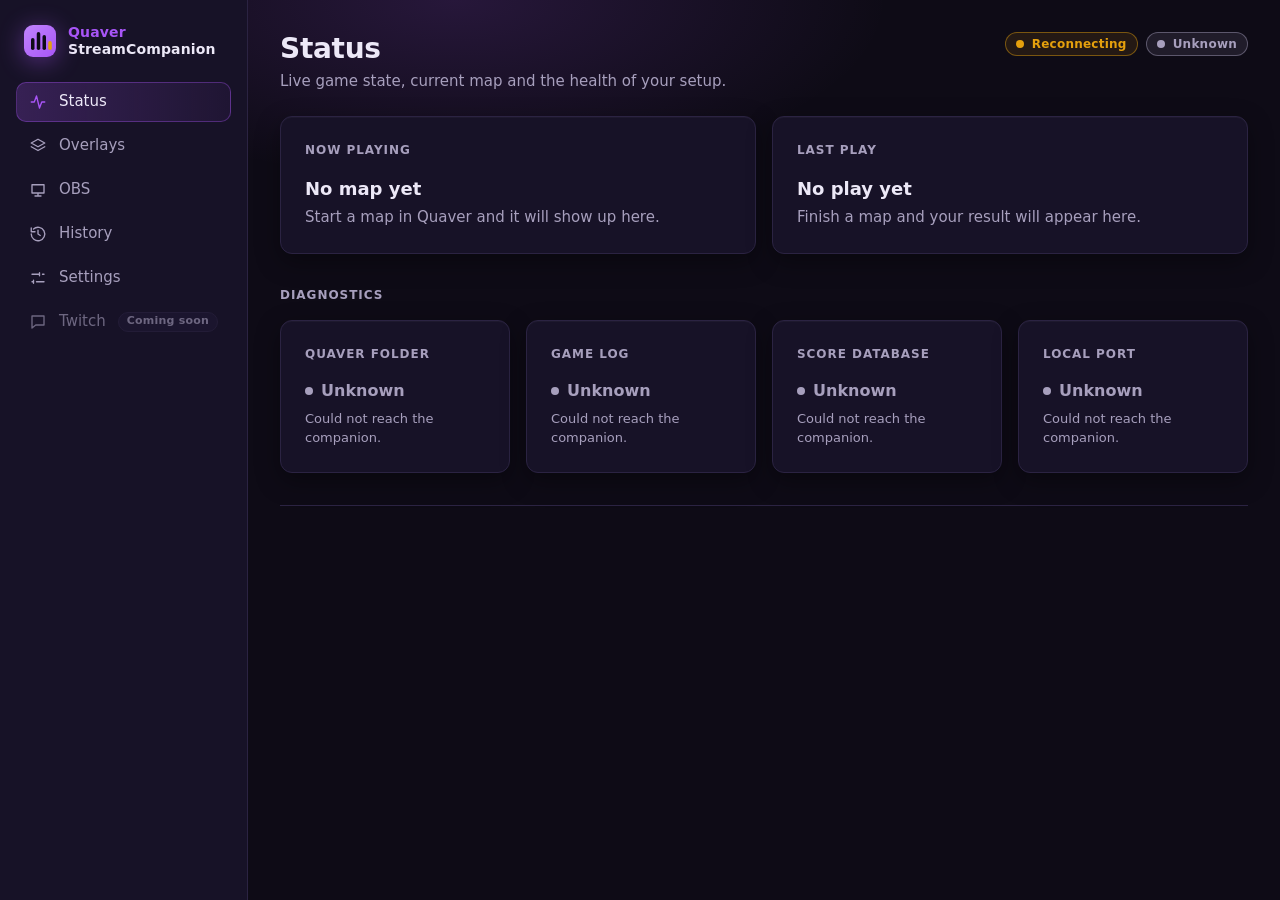
==== web/dashboard/index.html @ 50aa6754 "feat: add the result, history and state overlays and an OBS guide" ====
<!doctype html>
<html lang="en">
<head>
<meta charset="utf-8">
<meta name="viewport" content="width=device-width, initial-scale=1">
<meta name="color-scheme" content="dark">
<title>QuaverStreamCompanion</title>
<link rel="icon" type="image/svg+xml" href="favicon.svg">
<link rel="stylesheet" href="style.css">
</head>
<body>
<div class="app">
  <aside class="sidebar">
    <div class="brand">
      <svg class="logo" viewBox="0 0 32 32" width="32" height="32" aria-hidden="true" focusable="false">
        <defs>
          <linearGradient id="logo-grad" x1="0" y1="0" x2="1" y2="1">
            <stop offset="0" stop-color="#c084fc"/>
            <stop offset="1" stop-color="#a855f7"/>
          </linearGradient>
        </defs>
        <rect width="32" height="32" rx="9" fill="url(#logo-grad)"/>
        <rect x="7" y="13" width="3.5" height="12" rx="1.75" fill="#0e0b16"/>
        <rect x="12.75" y="7" width="3.5" height="18" rx="1.75" fill="#0e0b16"/>
        <rect x="18.5" y="10" width="3.5" height="15" rx="1.75" fill="#0e0b16"/>
        <rect x="24.25" y="16" width="3.5" height="9" rx="1.75" fill="#e5a00d"/>
      </svg>
      <span class="wordmark"><span class="wm-accent">Quaver</span><span>StreamCompanion</span></span>
    </div>
    <nav id="nav" class="nav"></nav>
  </aside>
  <main id="main" class="main" tabindex="-1"></main>
</div>
<script src="api.js"></script>
<script src="i18n.js"></script>
<script src="app.js"></script>
<script src="pages/status.js"></script>
<script src="pages/overlay-catalog.js"></script>
<script src="pages/overlay-url.js"></script>
<script src="pages/theme-model.js"></script>
<script src="pages/overlay-controls.js"></script>
<script src="pages/overlays.js"></script>
<script src="pages/obs.js"></script>
<script src="pages/history-model.js"></script>
<script src="pages/history.js"></script>
<script src="pages/settings-model.js"></script>
<script src="pages/settings.js"></script>
</body>
</html>
---- web/dashboard/style.css ----
:root {
  --bg: #0e0b16;
  --surface: #171227;
  --surface-2: #1f1833;
  --border: #2b2342;
  --text: #ece8f7;
  --muted: #a79fbd;
  --accent: #a855f7;
  --accent-2: #e5a00d;
  --ok: #22c55e;
  --bad: #ef4444;
  --info: #60a5fa;
  --radius: 12px;
  --s1: 8px;
  --s2: 16px;
  --s3: 24px;
  --s4: 32px;
  --shadow: 0 1px 0 rgba(255, 255, 255, 0.03) inset, 0 8px 24px rgba(0, 0, 0, 0.35);
  --font: system-ui, "Segoe UI", Roboto, sans-serif;
  --mono: ui-monospace, "Cascadia Code", Consolas, monospace;
  --j-marv: #bff4ff;
  --j-perf: #fde047;
  --j-great: #4ade80;
  --j-good: #60a5fa;
  --j-okay: #f472b6;
  --j-miss: #ef4444;
  color-scheme: dark;
}

*, *::before, *::after { box-sizing: border-box; }

html { background: var(--bg); }

body {
  margin: 0;
  min-height: 100vh;
  background: var(--bg);
  color: var(--text);
  font: 15px/1.5 var(--font);
  -webkit-font-smoothing: antialiased;
}

h1, h2, h3, p { margin: 0; }
code { font-family: var(--mono); font-size: 0.9em; overflow-wrap: break-word; }
.num { font-variant-numeric: tabular-nums; }
.muted { color: var(--muted); }

:focus-visible { outline: 2px solid var(--accent); outline-offset: 2px; border-radius: 6px; }

.app { display: grid; grid-template-columns: 248px minmax(0, 1fr); min-height: 100vh; }

.sidebar {
  position: sticky;
  top: 0;
  align-self: start;
  height: 100vh;
  padding: var(--s3) var(--s2);
  background: var(--surface);
  border-right: 1px solid var(--border);
  display: flex;
  flex-direction: column;
  gap: var(--s3);
}

.brand { display: flex; align-items: center; gap: 12px; padding: 0 var(--s1); min-width: 0; }
.logo { flex: none; filter: drop-shadow(0 4px 12px rgba(168, 85, 247, 0.45)); }
.wordmark { font-weight: 700; font-size: 14px; letter-spacing: 0.01em; line-height: 1.2; min-width: 0; }
.wordmark span { display: block; }
.wordmark .wm-accent { color: var(--accent); }

.nav { display: flex; flex-direction: column; gap: 4px; }

.nav-item {
  display: flex;
  align-items: center;
  gap: 12px;
  min-height: 40px;
  padding: 0 12px;
  border-radius: 10px;
  color: var(--muted);
  text-decoration: none;
  border: 1px solid transparent;
  transition: background 0.15s, color 0.15s, border-color 0.15s;
}
.nav-item:hover { background: var(--surface-2); color: var(--text); }
.nav-item[aria-current="page"] {
  background: linear-gradient(90deg, rgba(168, 85, 247, 0.22), rgba(168, 85, 247, 0.06));
  border-color: rgba(168, 85, 247, 0.35);
  color: var(--text);
}
.nav-item[aria-current="page"] .nav-icon { stroke: var(--accent); }
.nav-item.is-disabled { opacity: 0.6; cursor: not-allowed; }
.nav-item.is-disabled:hover { background: none; color: var(--muted); }
.nav-icon { flex: none; fill: none; stroke: currentColor; stroke-width: 1.8; stroke-linecap: round; stroke-linejoin: round; }
.nav-label { flex: 1; font-weight: 500; }

.main {
  position: relative;
  padding: var(--s4);
  max-width: 1120px;
  width: 100%;
  min-width: 0;
  margin: 0 auto;
  outline: none;
}
.main::before {
  content: "";
  position: absolute;
  inset: 0 0 auto 0;
  height: 260px;
  background: radial-gradient(60% 100% at 20% 0%, rgba(168, 85, 247, 0.16), transparent 70%);
  pointer-events: none;
  z-index: 0;
}
.main > * { position: relative; z-index: 1; }

.page-head {
  display: flex;
  align-items: flex-start;
  justify-content: space-between;
  gap: var(--s2);
  flex-wrap: wrap;
  margin-bottom: var(--s3);
}
.page-head h1 { font-size: 28px; line-height: 1.2; letter-spacing: -0.01em; }
.subtitle { color: var(--muted); margin-top: 4px; }
.head-pills { display: flex; gap: var(--s1); flex-wrap: wrap; }

.section-label {
  margin: var(--s4) 0 var(--s2);
  font-size: 12px;
  letter-spacing: 0.08em;
  text-transform: uppercase;
  color: var(--muted);
  font-weight: 600;
}

.grid { display: grid; gap: var(--s2); }
.grid > *, .page-head > * { min-width: 0; }
.grid-2 { grid-template-columns: repeat(2, minmax(0, 1fr)); }
.grid-4 { grid-template-columns: repeat(4, minmax(0, 1fr)); }

.card {
  background: var(--surface);
  border: 1px solid var(--border);
  border-radius: var(--radius);
  padding: var(--s3);
  box-shadow: var(--shadow);
  min-width: 0;
  max-width: 100%;
}
.card-label {
  font-size: 12px;
  letter-spacing: 0.08em;
  text-transform: uppercase;
  color: var(--muted);
  font-weight: 600;
  margin-bottom: var(--s2);
}

.empty-title { font-size: 18px; font-weight: 600; margin-bottom: 4px; }
.card.empty { padding: var(--s4) var(--s3); text-align: center; }

.map-title { font-size: 22px; font-weight: 700; line-height: 1.25; overflow-wrap: anywhere; }
.map-title.small { font-size: 16px; }
.map-artist { color: var(--muted); margin: 4px 0 var(--s2); overflow-wrap: anywhere; }

.chips { display: flex; flex-wrap: wrap; gap: var(--s1); margin-top: var(--s2); }
.card-now .chips { margin-top: 0; }
.chip {
  display: inline-flex;
  align-items: center;
  min-height: 24px;
  padding: 0 10px;
  border-radius: 999px;
  background: var(--surface-2);
  border: 1px solid var(--border);
  font-size: 13px;
  font-variant-numeric: tabular-nums;
}
.chip-accent { color: var(--accent-2); border-color: rgba(229, 160, 13, 0.4); }

.pill {
  display: inline-flex;
  align-items: center;
  gap: 8px;
  min-height: 24px;
  padding: 0 10px;
  border-radius: 999px;
  font-size: 12px;
  font-weight: 600;
  letter-spacing: 0.02em;
  background: var(--surface-2);
  border: 1px solid var(--border);
  color: var(--text);
  white-space: nowrap;
}
.pill-muted { color: var(--muted); }
.pill-ok { color: var(--ok); border-color: rgba(34, 197, 94, 0.4); background: rgba(34, 197, 94, 0.1); }
.pill-bad { color: #fca5a5; border-color: rgba(239, 68, 68, 0.45); background: rgba(239, 68, 68, 0.12); }
.pill-amber, .pill-warn { color: var(--accent-2); border-color: rgba(229, 160, 13, 0.45); background: rgba(229, 160, 13, 0.1); }
.nav-item .pill { font-size: 11px; min-height: 20px; padding: 0 8px; }

.dot { width: 8px; height: 8px; border-radius: 50%; background: currentColor; flex: none; }
.pill-state { --c: var(--muted); color: var(--c); border-color: color-mix(in srgb, var(--c) 45%, transparent); background: color-mix(in srgb, var(--c) 12%, transparent); }
.state-initialization, .state-loading { --c: var(--accent-2); }
.state-menu, .state-select { --c: var(--info); }
.state-gameplay { --c: var(--ok); }
.state-gameplay .dot { animation: pulse 1.4s ease-in-out infinite; }
.state-results { --c: var(--accent); }
.state-closed { --c: var(--bad); }
.state-unknown { --c: var(--muted); }

@keyframes pulse {
  0%, 100% { box-shadow: 0 0 0 0 color-mix(in srgb, var(--c) 60%, transparent); }
  50% { box-shadow: 0 0 0 6px transparent; }
}

.last-top { display: flex; align-items: center; gap: var(--s3); }
.grade {
  flex: none;
  min-width: 88px;
  font-size: 72px;
  font-weight: 800;
  line-height: 1;
  text-align: center;
  color: var(--muted);
  text-shadow: 0 0 32px color-mix(in srgb, currentColor 45%, transparent);
}
.grade[data-grade="x"], .grade[data-grade="ss"] { color: var(--j-marv); }
.grade[data-grade="s"] { color: var(--accent-2); }
.grade[data-grade="a"] { color: var(--ok); }
.grade[data-grade="b"] { color: var(--info); }
.grade[data-grade="c"] { color: var(--j-okay); }
.grade[data-grade="d"], .grade[data-grade="f"] { color: var(--bad); }
.last-meta { min-width: 0; }
.acc { font-size: 28px; font-weight: 700; line-height: 1.2; }

.judgments { display: grid; grid-template-columns: repeat(3, minmax(0, 1fr)); gap: var(--s1); margin-top: var(--s3); }
.judgment {
  background: var(--surface-2);
  border: 1px solid var(--border);
  border-left: 3px solid var(--jc);
  border-radius: 8px;
  padding: 8px 12px;
  display: flex;
  flex-direction: column;
}
.j-marv { --jc: var(--j-marv); }
.j-perf { --jc: var(--j-perf); }
.j-great { --jc: var(--j-great); }
.j-good { --jc: var(--j-good); }
.j-okay { --jc: var(--j-okay); }
.j-miss { --jc: var(--j-miss); }
.j-label { font-size: 12px; color: var(--muted); }
.j-count { font-size: 20px; font-weight: 700; color: var(--jc); }

.diag-state { display: flex; align-items: center; gap: 8px; font-weight: 600; font-size: 16px; }
.diag-ok .diag-state { color: var(--ok); }
.diag-bad .diag-state { color: var(--bad); }
.diag-unknown .diag-state { color: var(--muted); }
.diag-bad { border-color: rgba(239, 68, 68, 0.4); }
.diag-detail { margin-top: 6px; font-size: 13px; overflow-wrap: break-word; }

.diag-error { margin-top: var(--s1); font-size: 13px; }
.sr-only { position: absolute; width: 1px; height: 1px; overflow: hidden; clip-path: inset(50%); white-space: nowrap; }

.footer {
  display: flex;
  flex-wrap: wrap;
  align-items: center;
  gap: var(--s1) var(--s2);
  margin-top: var(--s4);
  padding-top: var(--s2);
  border-top: 1px solid var(--border);
  color: var(--muted);
  font-size: 13px;
}
.footer > * { min-width: 0; max-width: 100%; overflow-wrap: break-word; }
.sep { flex: none; width: 4px; height: 4px; border-radius: 50%; background: var(--border); }


.overlay-name { font-size: 20px; font-weight: 700; margin-bottom: 4px; }
.overlay-card > .field { margin-top: var(--s2); }
.overlay-body { display: grid; grid-template-columns: minmax(0, 1fr) minmax(0, 1.2fr); gap: var(--s3); margin-top: var(--s3); padding-top: var(--s3); border-top: 1px solid var(--border); }
.overlay-body > * { min-width: 0; }
.field { display: flex; flex-direction: column; gap: 6px; margin-bottom: var(--s2); min-width: 0; }
.field label { font-size: 13px; font-weight: 600; color: var(--muted); }
.url-row { display: flex; gap: var(--s1); }
.url-row .url-input { flex: 1; min-width: 0; }
.status-line { font-size: 13px; min-height: 20px; }
.accent-row { display: grid; grid-template-columns: auto minmax(0, 1fr); gap: var(--s2); align-items: end; }
.theme-picker { border: 0; padding: 0; margin: 0 0 var(--s2); min-width: 0; }
.theme-picker legend { font-size: 13px; font-weight: 600; color: var(--muted); padding: 0; margin-bottom: 6px; }
.theme-grid { display: grid; grid-template-columns: repeat(auto-fill, minmax(min(100%, 150px), 1fr)); gap: var(--s1); }
.theme-card { position: relative; display: block; min-width: 0; cursor: pointer; }
.theme-input { position: absolute; top: 10px; right: 10px; margin: 0; width: 16px; height: 16px; accent-color: var(--accent); cursor: pointer; }
.theme-body { display: flex; flex-direction: column; gap: 6px; height: 100%; padding: 10px 34px 10px 10px; border: 1px solid var(--border); border-radius: 10px; background: var(--surface-2); }
.theme-input:hover + .theme-body { border-color: var(--muted); }
.theme-input:checked + .theme-body { border: 2px solid var(--accent); padding: 9px 33px 9px 9px; background: rgba(168, 85, 247, 0.12); background: color-mix(in srgb, var(--accent) 12%, transparent); }
.theme-input:focus-visible + .theme-body { outline: 2px solid var(--accent); outline-offset: 2px; }
.theme-swatches { display: flex; height: 22px; border-radius: 6px; overflow: hidden; border: 1px solid var(--border); }
.theme-swatch { flex: 1; background: var(--sw); }
.theme-swatch.is-empty { background: repeating-linear-gradient(45deg, var(--surface), var(--surface) 4px, var(--border) 4px, var(--border) 8px); }
.theme-name { font-weight: 600; font-size: 14px; overflow-wrap: anywhere; }
.theme-tags { display: flex; flex-wrap: wrap; gap: 4px; }
.theme-tags .pill { min-height: 20px; padding: 0 8px; font-size: 11px; }
.hint { font-size: 13px; margin-bottom: var(--s1); }
.field-error { color: #fca5a5; font-size: 13px; min-height: 20px; }
.btn[hidden] { display: none; }
.save-row { display: flex; align-items: center; gap: var(--s2); flex-wrap: wrap; margin-top: var(--s1); }
.save-status { font-size: 13px; min-width: 0; overflow-wrap: anywhere; }
.save-status.ok { color: var(--ok); }
.save-status.bad { color: #fca5a5; }
.save-status.muted { color: var(--muted); }

input[type="text"], input[type="number"], select {
  min-height: 40px;
  padding: 0 12px;
  background: var(--surface-2);
  color: var(--text);
  border: 1px solid var(--border);
  border-radius: 8px;
  font: inherit;
  min-width: 0;
  width: 100%;
}
input[readonly] { font-family: var(--mono); font-size: 13px; }
input[aria-invalid="true"] { border-color: var(--bad); }
input:disabled, select:disabled { opacity: 0.65; cursor: not-allowed; }
.picker { width: 56px; height: 40px; padding: 2px; background: var(--surface-2); border: 1px solid var(--border); border-radius: 8px; cursor: pointer; }

.btn {
  min-height: 40px;
  padding: 0 16px;
  background: var(--surface-2);
  color: var(--text);
  border: 1px solid var(--border);
  border-radius: 8px;
  font: inherit;
  font-weight: 600;
  cursor: pointer;
  flex: none;
}
.btn:hover:not(:disabled) { border-color: var(--accent); }
.btn:disabled { opacity: 0.6; cursor: not-allowed; }
.btn-primary { background: var(--accent); border-color: var(--accent); color: #0e0b16; }

.checker {
  border: 1px solid var(--border);
  border-radius: 8px;
  overflow: hidden;
  background-color: #2a2a2a;
  background-image: linear-gradient(45deg, #3a3a3a 25%, transparent 25%, transparent 75%, #3a3a3a 75%),
    linear-gradient(45deg, #3a3a3a 25%, transparent 25%, transparent 75%, #3a3a3a 75%);
  background-size: 20px 20px;
  background-position: 0 0, 10px 10px;
}
.preview-frame { display: block; width: 100%; height: 160px; border: 0; background: transparent; color-scheme: light; }
.preview-frame.size-result { height: 250px; }
.preview-frame.size-history { height: 200px; }
.preview-frame.size-state { height: 84px; }
.overlay-grid { grid-template-columns: repeat(auto-fill, minmax(min(100%, 200px), 1fr)); }
.overlay-desc { font-size: 13px; }
.overlay-options [hidden] { display: none; }
.overlay-options input[type="number"] { max-width: 160px; }
.size-row { display: flex; flex-wrap: wrap; align-items: center; gap: var(--s1); margin-bottom: 6px; }
.check-list { display: flex; flex-wrap: wrap; gap: 6px var(--s2); }
.check { display: inline-flex; align-items: center; gap: 8px; min-height: 32px; }
.check input { width: 18px; height: 18px; margin: 0; accent-color: var(--accent); }

.controls-row { display: flex; flex-wrap: wrap; align-items: flex-end; justify-content: space-between; gap: var(--s2); margin-bottom: var(--s2); }
.controls-row .field { margin-bottom: 0; min-width: 140px; }
.seg-group { border: 0; padding: 0; margin: 0; min-width: 0; }
.seg-group legend { font-size: 13px; font-weight: 600; color: var(--muted); padding: 0; margin-bottom: 6px; }
.seg-row { display: flex; flex-wrap: wrap; gap: 4px; }
.seg { position: relative; display: inline-flex; }
.seg-input { position: absolute; inset: 0; width: 100%; height: 100%; margin: 0; opacity: 0; cursor: pointer; }
.seg-label { display: inline-flex; align-items: center; min-height: 40px; padding: 0 14px; border: 1px solid var(--border); border-radius: 8px; background: var(--surface-2); font-weight: 600; }
.seg-input:checked + .seg-label { background: rgba(168, 85, 247, 0.22); border-color: var(--accent); }
.seg-input:focus-visible + .seg-label { outline: 2px solid var(--accent); outline-offset: 2px; }

.table-wrap { position: relative; padding: 0; overflow-x: auto; }
.hist-table { width: 100%; min-width: 720px; border-collapse: collapse; font-size: 14px; }
.hist-table caption { text-align: left; padding: var(--s2); color: var(--muted); font-size: 13px; }
.hist-table th { text-align: left; padding: 10px 12px; font-size: 11px; letter-spacing: 0.04em; text-transform: uppercase; color: var(--muted); background: var(--surface-2); border-top: 1px solid var(--border); border-bottom: 1px solid var(--border); }
.hist-table td { padding: 10px 12px; border-bottom: 1px solid var(--border); vertical-align: top; }
.hist-table tbody tr:last-child td { border-bottom: 0; }
.nowrap { white-space: nowrap; }
.col-map { min-width: 180px; overflow-wrap: anywhere; }
.col-diff { min-width: 130px; }
.hist-date { font-size: 12px; }
.hist-title { font-weight: 600; }
.hist-artist { font-size: 13px; }
.chips.tight { margin-top: 0; gap: 4px; }
.gr { font-size: 20px; font-weight: 800; }
.gr-gold { color: var(--j-perf); }
.gr-green { color: var(--ok); }
.gr-blue { color: var(--info); }
.gr-amber { color: var(--accent-2); }
.gr-red { color: var(--bad); }
.gr-muted { color: var(--muted); }
.jgrid { display: grid; grid-template-columns: repeat(3, auto); gap: 2px 12px; justify-content: start; }
.jn { color: var(--jc); font-weight: 600; }

.banner { padding: 12px var(--s2); margin-bottom: var(--s2); border: 1px solid rgba(96, 165, 250, 0.4); background: rgba(96, 165, 250, 0.1); border-radius: 10px; }
.banner[hidden], .hint[hidden] { display: none; }
.settings-form { max-width: 640px; }
.settings-body > .card { margin-bottom: var(--s2); max-width: 640px; }
.info-list { margin: 0; display: grid; gap: var(--s1); }
.info-row { display: grid; grid-template-columns: 120px minmax(0, 1fr); gap: var(--s1); }
.info-row dt, .info-row dd { margin: 0; min-width: 0; overflow-wrap: anywhere; }

@media (max-width: 520px) {
  .url-row { flex-wrap: wrap; }
}
@media (max-width: 1000px) {
  .grid-4 { grid-template-columns: repeat(2, minmax(0, 1fr)); }
}

@media (max-width: 760px) {
  .overlay-body { grid-template-columns: minmax(0, 1fr); }
  .app { grid-template-columns: minmax(0, 1fr); }
  .sidebar {
    position: static;
    height: auto;
    flex-direction: row;
    align-items: center;
    flex-wrap: wrap;
    gap: var(--s1) var(--s2);
    padding: 12px var(--s2);
    border-right: 0;
    border-bottom: 1px solid var(--border);
  }
  .wordmark { display: none; }
  .nav { flex-direction: row; flex-wrap: wrap; flex: 1; min-width: 0; }
  .nav-item { flex: none; padding: 0 10px; }
  .nav-item .pill { position: absolute; width: 1px; height: 1px; overflow: hidden; clip-path: inset(50%); white-space: nowrap; padding: 0; border: 0; }
  .main { padding: var(--s2); }
  .grid-2 { grid-template-columns: minmax(0, 1fr); }
  .page-head h1 { font-size: 24px; }
  .grade { font-size: 56px; min-width: 64px; }
}

@media (max-width: 520px) {
  .grid-4 { grid-template-columns: minmax(0, 1fr); }
  .nav-item { justify-content: center; padding: 0; width: 40px; }
  .nav-label {
    position: absolute;
    width: 1px;
    height: 1px;
    overflow: hidden;
    clip-path: inset(50%);
    white-space: nowrap;
  }
}

@media (prefers-reduced-motion: reduce) {
  *, *::before, *::after { animation: none !important; transition: none !important; }
}

.obs-card { max-width: 860px; }
.obs-steps { margin: 0; padding-left: var(--s3); display: grid; gap: var(--s3); }
.obs-step > h3 { margin-bottom: 6px; }
.obs-step p, .obs-step ul { margin: 0 0 var(--s1); }
.obs-step ul { padding-left: var(--s3); }
.table-wrap { overflow-x: auto; max-width: 100%; margin: var(--s1) 0; }
.obs-table { border-collapse: collapse; width: 100%; }
.obs-table th, .obs-table td { text-align: left; padding: 8px var(--s1); border-bottom: 1px solid var(--border); vertical-align: middle; }
.obs-table .url-row { min-width: 260px; }
.obs-size { white-space: nowrap; font-family: var(--mono); }
.obs-trouble { margin-bottom: var(--s2); }
.obs-trouble h4 { margin-bottom: 2px; }
.obs-checks { list-style: none; padding: 0; margin: var(--s1) 0; }
.obs-ok { color: var(--ok); }
.obs-bad { color: var(--bad); }
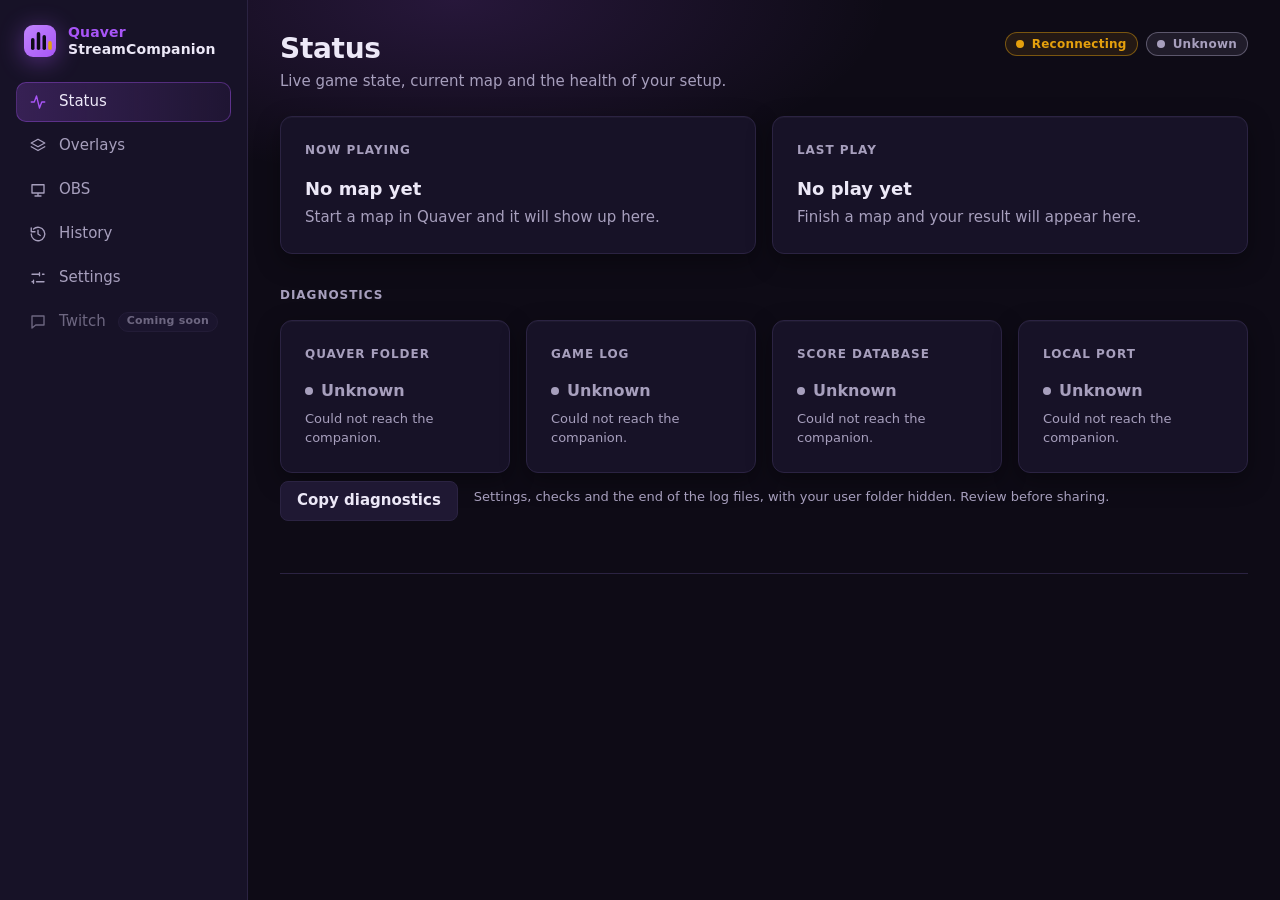
==== commit f845eb5b: "feat: add a log file, a diagnostics report and clearer first-run errors" ====
--- a/web/dashboard/index.html
+++ b/web/dashboard/index.html
@@ -34,16 +34,22 @@
 <script src="api.js"></script>
 <script src="i18n.js"></script>
 <script src="app.js"></script>
+<script src="pages/copy.js"></script>
 <script src="pages/status.js"></script>
 <script src="pages/overlay-catalog.js"></script>
 <script src="pages/overlay-url.js"></script>
 <script src="pages/theme-model.js"></script>
+<script src="pages/overlay-util.js"></script>
+<script src="pages/overlay-custom.js"></script>
 <script src="pages/overlay-controls.js"></script>
 <script src="pages/overlays.js"></script>
 <script src="pages/obs.js"></script>
 <script src="pages/history-model.js"></script>
 <script src="pages/history.js"></script>
 <script src="pages/settings-model.js"></script>
+<script src="pages/settings-keys.js"></script>
+<script src="pages/settings-quit.js"></script>
+<script src="pages/settings-info.js"></script>
 <script src="pages/settings.js"></script>
 </body>
 </html>
--- a/web/dashboard/style.css
+++ b/web/dashboard/style.css
@@ -307,7 +307,8 @@
 .theme-tags .pill { min-height: 20px; padding: 0 8px; font-size: 11px; }
 .hint { font-size: 13px; margin-bottom: var(--s1); }
 .field-error { color: #fca5a5; font-size: 13px; min-height: 20px; }
-.btn[hidden] { display: none; }
+.btn[hidden], .save-row[hidden] { display: none; }
+#set-quit-confirm > p { flex-basis: 100%; margin: 0; }
 .save-row { display: flex; align-items: center; gap: var(--s2); flex-wrap: wrap; margin-top: var(--s1); }
 .save-status { font-size: 13px; min-width: 0; overflow-wrap: anywhere; }
 .save-status.ok { color: var(--ok); }
@@ -326,7 +327,7 @@
   width: 100%;
 }
 input[readonly] { font-family: var(--mono); font-size: 13px; }
-input[aria-invalid="true"] { border-color: var(--bad); }
+input[aria-invalid="true"], select[aria-invalid="true"] { border-color: var(--bad); }
 input:disabled, select:disabled { opacity: 0.65; cursor: not-allowed; }
 .picker { width: 56px; height: 40px; padding: 2px; background: var(--surface-2); border: 1px solid var(--border); border-radius: 8px; cursor: pointer; }
 
@@ -474,3 +475,11 @@
 .obs-checks { list-style: none; padding: 0; margin: var(--s1) 0; }
 .obs-ok { color: var(--ok); }
 .obs-bad { color: var(--bad); }
+.obs-card + .obs-card { margin-top: var(--s3); }
+.key-grid { display: grid; grid-template-columns: repeat(auto-fill, minmax(88px, 1fr)); gap: 8px; }
+.key-grid select { width: 100%; min-width: 0; }
+.banner-degraded p { margin: 6px 0; }
+.degraded-steps { margin: 8px 0; padding-left: 20px; }
+.degraded-steps li { margin: 4px 0; overflow-wrap: anywhere; }
+.copy-box[hidden] { display: none; }
+.copy-area { width: 100%; box-sizing: border-box; font: inherit; font-family: ui-monospace, Consolas, monospace; font-size: 0.85em; }
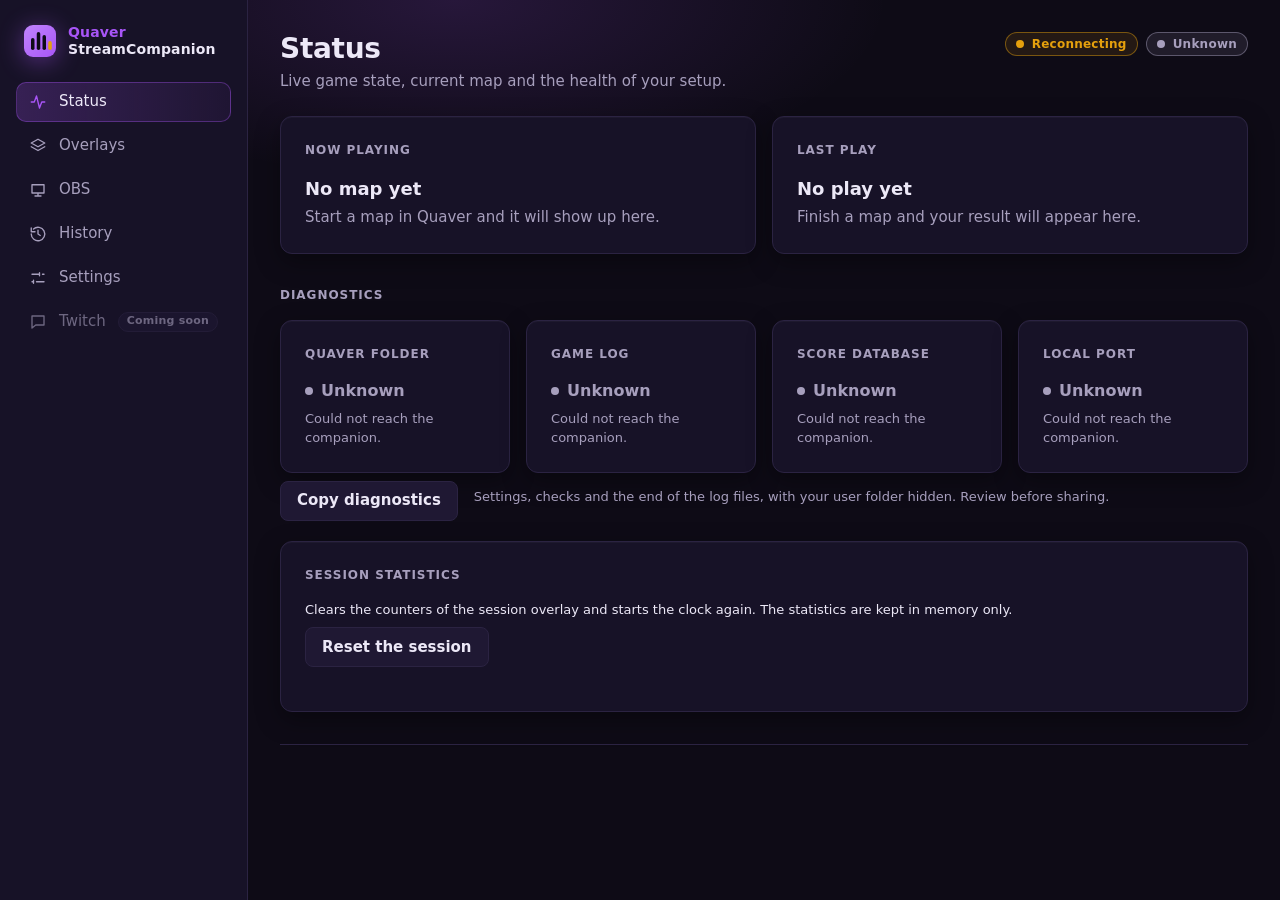
==== commit bc2a0ffe: "feat: track the statistics of the session" ====
--- a/web/dashboard/index.html
+++ b/web/dashboard/index.html
@@ -9,6 +9,8 @@
 <link rel="stylesheet" href="style.css">
 </head>
 <body>
+<a class="skip-link" id="skip" href="#main">Skip to content</a>
+<div id="offline" class="banner banner-offline" role="status"></div>
 <div class="app">
   <aside class="sidebar">
     <div class="brand">
@@ -33,8 +35,11 @@
 </div>
 <script src="api.js"></script>
 <script src="i18n.js"></script>
+<script src="offline.js"></script>
 <script src="app.js"></script>
 <script src="pages/copy.js"></script>
+<script src="pages/status-model.js"></script>
+<script src="pages/status-session.js"></script>
 <script src="pages/status.js"></script>
 <script src="pages/overlay-catalog.js"></script>
 <script src="pages/overlay-url.js"></script>
--- a/web/dashboard/style.css
+++ b/web/dashboard/style.css
@@ -47,6 +47,12 @@
 
 :focus-visible { outline: 2px solid var(--accent); outline-offset: 2px; border-radius: 6px; }
 
+.skip-link { position: absolute; left: var(--s1); top: -64px; z-index: 20; padding: 10px 16px; background: var(--accent); color: #0e0b16; font-weight: 700; border-radius: 8px; text-decoration: none; }
+.skip-link:focus { top: var(--s1); }
+.banner-offline { margin: 0; border-radius: 0; border-width: 0 0 1px; border-color: rgba(245, 158, 11, 0.5); background: rgba(245, 158, 11, 0.14); text-align: center; }
+.banner-offline:empty { display: none; }
+.is-stale { opacity: 0.55; }
+.stale-label { font-size: 12px; font-weight: 600; color: var(--muted); }
 .app { display: grid; grid-template-columns: 248px minmax(0, 1fr); min-height: 100vh; }
 
 .sidebar {
@@ -159,6 +165,8 @@
 }
 
 .empty-title { font-size: 18px; font-weight: 600; margin-bottom: 4px; }
+.unsaved-note { margin: var(--s2) 0 0; font-size: 13px; color: var(--muted); }
+.unsaved-note:empty { display: none; }
 .card.empty { padding: var(--s4) var(--s3); text-align: center; }
 
 .map-title { font-size: 22px; font-weight: 700; line-height: 1.25; overflow-wrap: anywhere; }
@@ -203,8 +211,8 @@
 
 .dot { width: 8px; height: 8px; border-radius: 50%; background: currentColor; flex: none; }
 .pill-state { --c: var(--muted); color: var(--c); border-color: color-mix(in srgb, var(--c) 45%, transparent); background: color-mix(in srgb, var(--c) 12%, transparent); }
-.state-initialization, .state-loading { --c: var(--accent-2); }
-.state-menu, .state-select { --c: var(--info); }
+.state-initialization, .state-loading, .state-importing, .state-download { --c: var(--accent-2); }
+.state-menu, .state-select, .state-editor, .state-lobby, .state-multiplayer, .state-music, .state-theatre { --c: var(--info); }
 .state-gameplay { --c: var(--ok); }
 .state-gameplay .dot { animation: pulse 1.4s ease-in-out infinite; }
 .state-results { --c: var(--accent); }
@@ -294,7 +302,7 @@
 .theme-picker legend { font-size: 13px; font-weight: 600; color: var(--muted); padding: 0; margin-bottom: 6px; }
 .theme-grid { display: grid; grid-template-columns: repeat(auto-fill, minmax(min(100%, 150px), 1fr)); gap: var(--s1); }
 .theme-card { position: relative; display: block; min-width: 0; cursor: pointer; }
-.theme-input { position: absolute; top: 10px; right: 10px; margin: 0; width: 16px; height: 16px; accent-color: var(--accent); cursor: pointer; }
+.theme-input { position: absolute; top: 6px; right: 6px; margin: 0; width: 24px; height: 24px; accent-color: var(--accent); cursor: pointer; }
 .theme-body { display: flex; flex-direction: column; gap: 6px; height: 100%; padding: 10px 34px 10px 10px; border: 1px solid var(--border); border-radius: 10px; background: var(--surface-2); }
 .theme-input:hover + .theme-body { border-color: var(--muted); }
 .theme-input:checked + .theme-body { border: 2px solid var(--accent); padding: 9px 33px 9px 9px; background: rgba(168, 85, 247, 0.12); background: color-mix(in srgb, var(--accent) 12%, transparent); }
@@ -343,6 +351,7 @@
   cursor: pointer;
   flex: none;
 }
+a.btn { display: inline-flex; align-items: center; justify-content: center; text-decoration: none; }
 .btn:hover:not(:disabled) { border-color: var(--accent); }
 .btn:disabled { opacity: 0.6; cursor: not-allowed; }
 .btn-primary { background: var(--accent); border-color: var(--accent); color: #0e0b16; }
@@ -368,7 +377,7 @@
 .size-row { display: flex; flex-wrap: wrap; align-items: center; gap: var(--s1); margin-bottom: 6px; }
 .check-list { display: flex; flex-wrap: wrap; gap: 6px var(--s2); }
 .check { display: inline-flex; align-items: center; gap: 8px; min-height: 32px; }
-.check input { width: 18px; height: 18px; margin: 0; accent-color: var(--accent); }
+.check input { width: 24px; height: 24px; margin: 0; accent-color: var(--accent); }
 
 .controls-row { display: flex; flex-wrap: wrap; align-items: flex-end; justify-content: space-between; gap: var(--s2); margin-bottom: var(--s2); }
 .controls-row .field { margin-bottom: 0; min-width: 140px; }
@@ -410,6 +419,7 @@
 .settings-body > .card { margin-bottom: var(--s2); max-width: 640px; }
 .info-list { margin: 0; display: grid; gap: var(--s1); }
 .info-row { display: grid; grid-template-columns: 120px minmax(0, 1fr); gap: var(--s1); }
+.info-row a { display: inline-block; min-height: 24px; line-height: 24px; }
 .info-row dt, .info-row dd { margin: 0; min-width: 0; overflow-wrap: anywhere; }
 
 @media (max-width: 520px) {
@@ -460,24 +470,29 @@
   *, *::before, *::after { animation: none !important; transition: none !important; }
 }
 
-.obs-card { max-width: 860px; }
+.obs-card { max-width: 860px; min-width: 0; }
 .obs-steps { margin: 0; padding-left: var(--s3); display: grid; gap: var(--s3); }
-.obs-step > h3 { margin-bottom: 6px; }
+.obs-steps > li { min-width: 0; }
+.obs-step { min-width: 0; overflow-wrap: anywhere; }
+.obs-step > h2 { margin-bottom: 6px; font-size: 1.17em; }
 .obs-step p, .obs-step ul { margin: 0 0 var(--s1); }
 .obs-step ul { padding-left: var(--s3); }
 .table-wrap { overflow-x: auto; max-width: 100%; margin: var(--s1) 0; }
-.obs-table { border-collapse: collapse; width: 100%; }
+.obs-table { border-collapse: collapse; width: 100%; min-width: 520px; overflow-wrap: normal; }
 .obs-table th, .obs-table td { text-align: left; padding: 8px var(--s1); border-bottom: 1px solid var(--border); vertical-align: middle; }
 .obs-table .url-row { min-width: 260px; }
 .obs-size { white-space: nowrap; font-family: var(--mono); }
 .obs-trouble { margin-bottom: var(--s2); }
-.obs-trouble h4 { margin-bottom: 2px; }
+.obs-trouble h3 { margin-bottom: 2px; font-size: 1em; }
 .obs-checks { list-style: none; padding: 0; margin: var(--s1) 0; }
 .obs-ok { color: var(--ok); }
 .obs-bad { color: var(--bad); }
 .obs-card + .obs-card { margin-top: var(--s3); }
 .key-grid { display: grid; grid-template-columns: repeat(auto-fill, minmax(88px, 1fr)); gap: 8px; }
 .key-grid select { width: 100%; min-width: 0; }
+.key-lists { margin: 0 0 12px; }
+.key-lists > summary { cursor: pointer; font-weight: 600; padding: 4px 0; }
+.key-lists[open] > summary { margin-bottom: 8px; }
 .banner-degraded p { margin: 6px 0; }
 .degraded-steps { margin: 8px 0; padding-left: 20px; }
 .degraded-steps li { margin: 4px 0; overflow-wrap: anywhere; }
